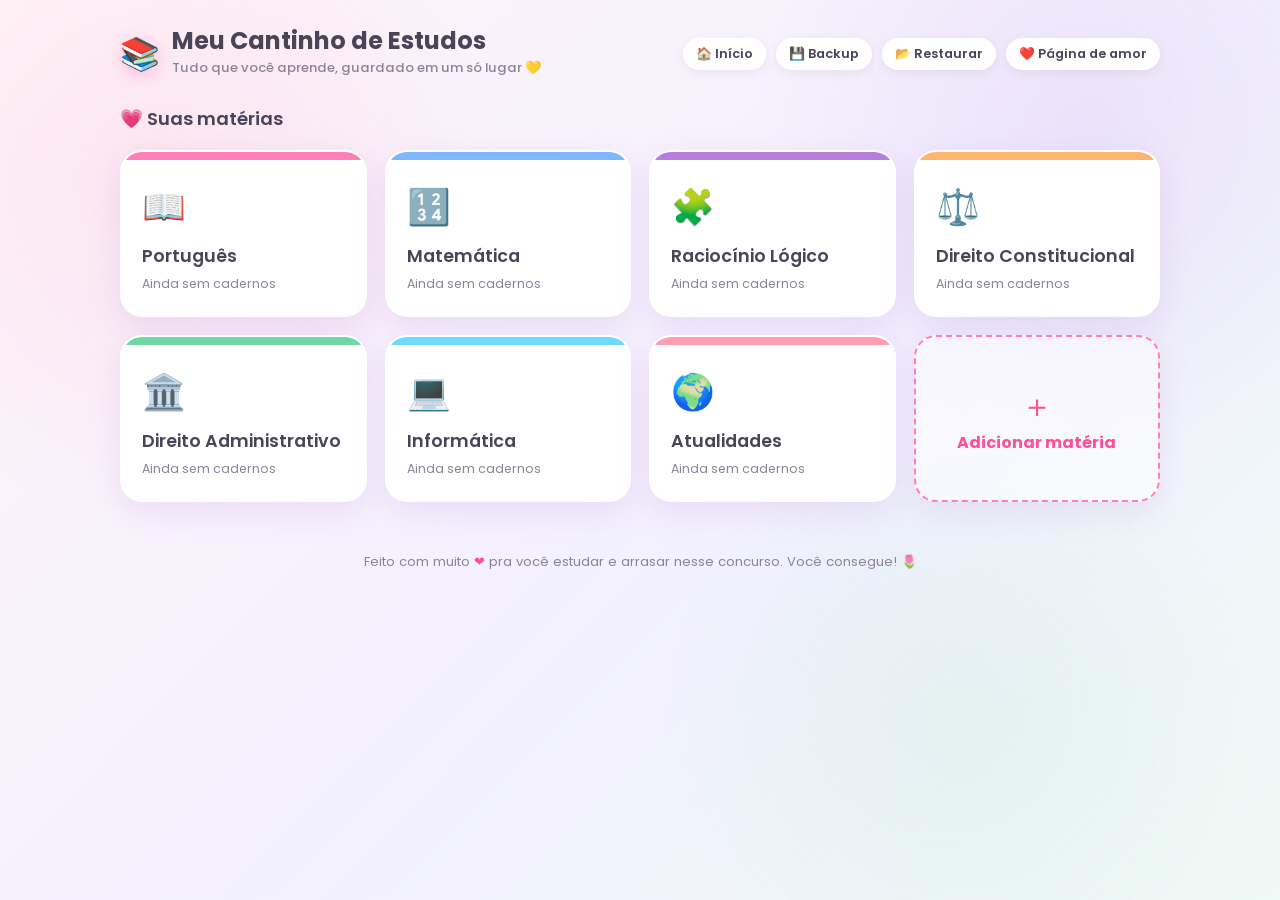
==== estudos.html @ ea2936f0 "feat: plataforma de estudos com caderno digital e análise de memória Adiciona o "Cantinho de Estudos" ====
<!DOCTYPE html>
<html lang="pt-BR">
<head>
  <meta charset="UTF-8" />
  <meta name="viewport" content="width=device-width, initial-scale=1.0" />
  <title>Meu Cantinho de Estudos 📚💛</title>
  <link rel="stylesheet" href="css/estudos.css" />
</head>
<body>
  <div class="wrap">
    <!-- Cabeçalho -->
    <div class="topbar">
      <div class="brand">
        <span class="logo">📚</span>
        <div>
          <h1>Meu Cantinho de Estudos</h1>
          <span class="sub">Tudo que você aprende, guardado em um só lugar 💛</span>
        </div>
      </div>
      <div class="topbar-actions">
        <button class="btn ghost small" id="homeBtn">🏠 Início</button>
        <button class="btn ghost small" id="exportBtn">💾 Backup</button>
        <button class="btn ghost small" id="importBtn">📂 Restaurar</button>
        <a class="btn ghost small" href="index.html" style="text-decoration:none">❤️ Página de amor</a>
      </div>
    </div>

    <!-- Aqui a aplicação é renderizada -->
    <div id="app"></div>
  </div>

  <script src="js/storage.js"></script>
  <script src="js/recall.js"></script>
  <script src="js/app.js"></script>
</body>
</html>
---- css/estudos.css ----
/* =========================================================================
 * estudos.css — Visual da plataforma de estudos (fofo e aconchegante 💛)
 * ========================================================================= */

@import url('https://fonts.googleapis.com/css2?family=Poppins:wght@300;400;500;600;700&family=Caveat:wght@500;600;700&display=swap');

:root {
  --bg-1: #fff5f8;
  --bg-2: #f3f0ff;
  --bg-3: #eefaf5;
  --ink: #4a4458;
  --ink-soft: #8b8398;
  --card: #ffffff;
  --rose: #ff7eb6;
  --rose-deep: #ff4f98;
  --lilac: #b57edc;
  --mint: #70d6a3;
  --sky: #7eb6ff;
  --sun: #ffb570;
  --shadow: 0 10px 30px rgba(181, 126, 220, 0.18);
  --shadow-soft: 0 6px 18px rgba(255, 126, 182, 0.15);
  --radius: 22px;
  --paper: #fffdf7;
  --paper-line: #e7e0f0;
}

* {
  margin: 0;
  padding: 0;
  box-sizing: border-box;
}

body {
  font-family: 'Poppins', sans-serif;
  color: var(--ink);
  min-height: 100vh;
  background: linear-gradient(135deg, var(--bg-1), var(--bg-2) 55%, var(--bg-3));
  background-attachment: fixed;
}

/* decoração de fundo com corações suaves */
body::before {
  content: '';
  position: fixed;
  inset: 0;
  pointer-events: none;
  background-image:
    radial-gradient(circle at 12% 20%, rgba(255, 126, 182, 0.12), transparent 25%),
    radial-gradient(circle at 85% 15%, rgba(181, 126, 220, 0.12), transparent 25%),
    radial-gradient(circle at 75% 80%, rgba(112, 214, 163, 0.1), transparent 25%);
  z-index: 0;
}

.wrap {
  position: relative;
  z-index: 1;
  max-width: 1080px;
  margin: 0 auto;
  padding: 28px 20px 80px;
}

/* ---------- Cabeçalho ---------- */
.topbar {
  display: flex;
  align-items: center;
  justify-content: space-between;
  gap: 16px;
  flex-wrap: wrap;
  margin-bottom: 26px;
}

.brand {
  display: flex;
  align-items: center;
  gap: 12px;
}

.brand .logo {
  font-size: 2rem;
  filter: drop-shadow(0 4px 8px rgba(255, 79, 152, 0.3));
}

.brand h1 {
  font-size: 1.5rem;
  font-weight: 700;
  line-height: 1.1;
}

.brand .sub {
  font-size: 0.82rem;
  color: var(--ink-soft);
  font-weight: 500;
}

.topbar-actions {
  display: flex;
  gap: 10px;
  flex-wrap: wrap;
}

/* ---------- Botões ---------- */
.btn {
  border: none;
  cursor: pointer;
  font-family: inherit;
  font-weight: 600;
  font-size: 0.9rem;
  padding: 11px 18px;
  border-radius: 999px;
  color: #fff;
  background: linear-gradient(135deg, var(--rose), var(--rose-deep));
  box-shadow: var(--shadow-soft);
  transition: transform 0.15s ease, box-shadow 0.15s ease, filter 0.15s ease;
  display: inline-flex;
  align-items: center;
  gap: 8px;
}

.btn:hover {
  transform: translateY(-2px);
  filter: brightness(1.05);
}

.btn:active {
  transform: translateY(0);
}

.btn.ghost {
  background: #fff;
  color: var(--ink);
  box-shadow: 0 3px 12px rgba(0, 0, 0, 0.06);
}

.btn.lilac {
  background: linear-gradient(135deg, var(--lilac), #8e5bc9);
}

.btn.mint {
  background: linear-gradient(135deg, var(--mint), #45b883);
}

.btn.small {
  padding: 7px 13px;
  font-size: 0.8rem;
}

.btn.danger {
  background: linear-gradient(135deg, #ff9a9a, #ff6b6b);
}

/* ---------- Grade de matérias ---------- */
.section-title {
  font-size: 1.15rem;
  font-weight: 600;
  margin: 8px 0 18px;
  display: flex;
  align-items: center;
  gap: 8px;
}

.subjects-grid {
  display: grid;
  grid-template-columns: repeat(auto-fill, minmax(220px, 1fr));
  gap: 18px;
}

.subject-card {
  position: relative;
  background: var(--card);
  border-radius: var(--radius);
  padding: 22px 20px;
  box-shadow: var(--shadow);
  cursor: pointer;
  overflow: hidden;
  transition: transform 0.18s ease, box-shadow 0.18s ease;
  border: 2px solid transparent;
}

.subject-card:hover {
  transform: translateY(-4px);
  box-shadow: 0 16px 36px rgba(181, 126, 220, 0.28);
}

.subject-card .bar {
  position: absolute;
  top: 0;
  left: 0;
  right: 0;
  height: 8px;
}

.subject-card .emoji {
  font-size: 2.2rem;
  margin: 6px 0 10px;
  display: block;
}

.subject-card h3 {
  font-size: 1.1rem;
  font-weight: 600;
  margin-bottom: 6px;
}

.subject-card .meta {
  font-size: 0.78rem;
  color: var(--ink-soft);
}

.subject-card .del {
  position: absolute;
  top: 12px;
  right: 12px;
  background: rgba(255, 255, 255, 0.85);
  border: none;
  border-radius: 50%;
  width: 26px;
  height: 26px;
  cursor: pointer;
  font-size: 0.8rem;
  opacity: 0;
  transition: opacity 0.15s ease;
  color: var(--ink-soft);
}

.subject-card:hover .del {
  opacity: 1;
}

.subject-card.add {
  display: flex;
  flex-direction: column;
  align-items: center;
  justify-content: center;
  border: 2px dashed var(--rose);
  background: rgba(255, 255, 255, 0.5);
  color: var(--rose-deep);
  min-height: 150px;
}

.subject-card.add .plus {
  font-size: 2rem;
}

/* ---------- Página da matéria ---------- */
.back-link {
  display: inline-flex;
  align-items: center;
  gap: 6px;
  color: var(--ink-soft);
  cursor: pointer;
  font-weight: 500;
  font-size: 0.9rem;
  margin-bottom: 16px;
}

.back-link:hover {
  color: var(--rose-deep);
}

.subject-hero {
  display: flex;
  align-items: center;
  gap: 16px;
  padding: 22px;
  border-radius: var(--radius);
  color: #fff;
  box-shadow: var(--shadow);
  margin-bottom: 24px;
}

.subject-hero .hero-emoji {
  font-size: 3rem;
}

.subject-hero h2 {
  font-size: 1.7rem;
}

.subject-hero p {
  opacity: 0.92;
  font-size: 0.9rem;
}

.timeline {
  display: flex;
  flex-direction: column;
  gap: 14px;
}

.session-item {
  background: var(--card);
  border-radius: 18px;
  padding: 16px 18px;
  box-shadow: var(--shadow-soft);
  display: flex;
  align-items: center;
  justify-content: space-between;
  gap: 12px;
  cursor: pointer;
  transition: transform 0.15s ease;
}

.session-item:hover {
  transform: translateX(4px);
}

.session-item .s-main {
  display: flex;
  align-items: center;
  gap: 14px;
}

.session-item .s-badge {
  width: 44px;
  height: 44px;
  border-radius: 14px;
  display: flex;
  align-items: center;
  justify-content: center;
  font-weight: 700;
  color: #fff;
  flex-shrink: 0;
}

.session-item .s-title {
  font-weight: 600;
}

.session-item .s-date {
  font-size: 0.78rem;
  color: var(--ink-soft);
}

.empty-state {
  text-align: center;
  padding: 40px 20px;
  color: var(--ink-soft);
}

.empty-state .big {
  font-size: 3rem;
  margin-bottom: 10px;
}

/* ---------- Caderno (editor) ---------- */
.notebook {
  background: var(--paper);
  border-radius: var(--radius);
  box-shadow: var(--shadow);
  overflow: hidden;
  position: relative;
}

.notebook-top {
  display: flex;
  align-items: center;
  justify-content: space-between;
  gap: 12px;
  padding: 16px 22px;
  background: rgba(255, 255, 255, 0.6);
  border-bottom: 1px dashed var(--paper-line);
  flex-wrap: wrap;
}

.notebook-top input.title-input {
  border: none;
  background: transparent;
  font-family: 'Caveat', cursive;
  font-size: 1.8rem;
  font-weight: 700;
  color: var(--ink);
  flex: 1;
  min-width: 160px;
}

.notebook-top input.title-input:focus {
  outline: none;
}

.notebook-body {
  position: relative;
  min-height: 460px;
  padding: 10px;
}

.paper-area {
  position: relative;
  width: 100%;
  min-height: 440px;
}

.paper-text {
  width: 100%;
  min-height: 440px;
  border: none;
  resize: none;
  background:
    repeating-linear-gradient(
      var(--paper) 0px,
      var(--paper) 33px,
      var(--paper-line) 34px
    );
  line-height: 34px;
  padding: 6px 18px 18px 56px;
  font-size: 1.05rem;
  font-family: 'Caveat', cursive;
  color: #3a3550;
  position: relative;
  z-index: 1;
}

.paper-text:focus {
  outline: none;
}

/* margem vermelha do caderno */
.paper-area::before {
  content: '';
  position: absolute;
  top: 0;
  bottom: 0;
  left: 42px;
  width: 2px;
  background: rgba(255, 126, 182, 0.5);
  z-index: 2;
}

/* ---------- Post-its ---------- */
.postit-layer {
  position: absolute;
  inset: 0;
  z-index: 3;
  pointer-events: none;
}

.postit {
  position: absolute;
  width: 165px;
  min-height: 140px;
  padding: 14px 12px 12px;
  border-radius: 4px;
  box-shadow: 0 8px 18px rgba(0, 0, 0, 0.16);
  font-family: 'Caveat', cursive;
  font-size: 1.15rem;
  line-height: 1.25;
  color: #4a4458;
  cursor: grab;
  pointer-events: auto;
  transition: box-shadow 0.15s ease;
}

.postit:active {
  cursor: grabbing;
}

.postit.dragging {
  box-shadow: 0 16px 30px rgba(0, 0, 0, 0.28);
  z-index: 50;
}

.postit textarea {
  width: 100%;
  height: 100%;
  min-height: 96px;
  border: none;
  background: transparent;
  resize: none;
  font-family: inherit;
  font-size: inherit;
  line-height: inherit;
  color: inherit;
}

.postit textarea:focus {
  outline: none;
}

.postit .pin {
  position: absolute;
  top: -10px;
  left: 50%;
  transform: translateX(-50%);
  font-size: 1rem;
}

.postit .close {
  position: absolute;
  top: 2px;
  right: 6px;
  border: none;
  background: transparent;
  cursor: pointer;
  font-size: 0.85rem;
  color: rgba(0, 0, 0, 0.35);
}

/* paleta de cores de post-it */
.postit-tools {
  display: flex;
  align-items: center;
  gap: 8px;
  flex-wrap: wrap;
}

.color-dot {
  width: 26px;
  height: 26px;
  border-radius: 50%;
  border: 2px solid #fff;
  box-shadow: 0 2px 6px rgba(0, 0, 0, 0.15);
  cursor: pointer;
  transition: transform 0.12s ease;
}

.color-dot:hover {
  transform: scale(1.15);
}

/* ---------- Tela "Você se lembra?" ---------- */
.recall-screen {
  background: var(--card);
  border-radius: var(--radius);
  box-shadow: var(--shadow);
  padding: 30px;
  text-align: center;
  max-width: 760px;
  margin: 0 auto;
}

.recall-screen .big-emoji {
  font-size: 3.2rem;
  margin-bottom: 8px;
}

.recall-screen h2 {
  font-size: 1.6rem;
  margin-bottom: 8px;
}

.recall-screen p.lead {
  color: var(--ink-soft);
  margin-bottom: 20px;
}

.recall-screen textarea {
  width: 100%;
  min-height: 220px;
  border: 2px solid var(--paper-line);
  border-radius: 16px;
  padding: 16px;
  font-family: 'Poppins', sans-serif;
  font-size: 1rem;
  resize: vertical;
  color: var(--ink);
  transition: border-color 0.15s ease;
}

.recall-screen textarea:focus {
  outline: none;
  border-color: var(--rose);
}

/* resultado da análise */
.result-card {
  text-align: left;
  margin-top: 8px;
}

.score-ring {
  width: 150px;
  height: 150px;
  border-radius: 50%;
  margin: 0 auto 18px;
  display: flex;
  flex-direction: column;
  align-items: center;
  justify-content: center;
  color: #fff;
  box-shadow: var(--shadow);
}

.score-ring .num {
  font-size: 2.6rem;
  font-weight: 700;
  line-height: 1;
}

.score-ring .lbl {
  font-size: 0.75rem;
  opacity: 0.9;
}

.feedback-box {
  text-align: center;
  padding: 18px;
  border-radius: 16px;
  background: linear-gradient(135deg, #fff5f8, #f3f0ff);
  margin-bottom: 18px;
}

.feedback-box h3 {
  font-size: 1.25rem;
  margin-bottom: 6px;
}

.chips {
  display: flex;
  flex-wrap: wrap;
  gap: 8px;
  margin-top: 8px;
}

.chip {
  padding: 5px 12px;
  border-radius: 999px;
  font-size: 0.82rem;
  font-weight: 500;
}

.chip.hit {
  background: rgba(112, 214, 163, 0.22);
  color: #2e8b63;
}

.chip.miss {
  background: rgba(255, 126, 182, 0.2);
  color: var(--rose-deep);
}

.recall-cols {
  display: grid;
  grid-template-columns: 1fr 1fr;
  gap: 18px;
  margin-bottom: 18px;
}

.recall-cols .col h4 {
  font-size: 0.9rem;
  margin-bottom: 8px;
  display: flex;
  align-items: center;
  gap: 6px;
}

@media (max-width: 560px) {
  .recall-cols {
    grid-template-columns: 1fr;
  }
}

/* ---------- Modal ---------- */
.modal-overlay {
  position: fixed;
  inset: 0;
  background: rgba(74, 68, 88, 0.45);
  backdrop-filter: blur(4px);
  display: flex;
  align-items: center;
  justify-content: center;
  z-index: 100;
  padding: 20px;
}

.modal {
  background: #fff;
  border-radius: var(--radius);
  padding: 26px;
  width: 100%;
  max-width: 420px;
  box-shadow: var(--shadow);
  animation: pop 0.2s ease;
}

@keyframes pop {
  from {
    transform: scale(0.92);
    opacity: 0;
  }
  to {
    transform: scale(1);
    opacity: 1;
  }
}

.modal h3 {
  margin-bottom: 16px;
}

.field {
  margin-bottom: 14px;
}

.field label {
  display: block;
  font-size: 0.82rem;
  font-weight: 500;
  margin-bottom: 6px;
  color: var(--ink-soft);
}

.field input[type='text'] {
  width: 100%;
  padding: 11px 13px;
  border: 2px solid var(--paper-line);
  border-radius: 12px;
  font-family: inherit;
  font-size: 0.95rem;
  color: var(--ink);
}

.field input:focus {
  outline: none;
  border-color: var(--rose);
}

.emoji-pick,
.color-pick {
  display: flex;
  flex-wrap: wrap;
  gap: 8px;
}

.emoji-pick span {
  font-size: 1.4rem;
  cursor: pointer;
  padding: 4px;
  border-radius: 10px;
  transition: background 0.12s ease, transform 0.12s ease;
}

.emoji-pick span:hover,
.emoji-pick span.sel {
  background: var(--bg-2);
  transform: scale(1.15);
}

.color-pick .color-dot.sel {
  outline: 3px solid var(--ink-soft);
  outline-offset: 2px;
}

.modal-actions {
  display: flex;
  justify-content: flex-end;
  gap: 10px;
  margin-top: 20px;
}

/* ---------- Barra de ferramentas do caderno (fixa embaixo) ---------- */
.notebook-actions {
  display: flex;
  align-items: center;
  justify-content: space-between;
  gap: 12px;
  flex-wrap: wrap;
  margin-top: 18px;
}

/* ---------- Toast ---------- */
.toast {
  position: fixed;
  bottom: 24px;
  left: 50%;
  transform: translateX(-50%) translateY(20px);
  background: var(--ink);
  color: #fff;
  padding: 12px 22px;
  border-radius: 999px;
  font-size: 0.9rem;
  font-weight: 500;
  box-shadow: var(--shadow);
  opacity: 0;
  pointer-events: none;
  transition: opacity 0.25s ease, transform 0.25s ease;
  z-index: 200;
}

.toast.show {
  opacity: 1;
  transform: translateX(-50%) translateY(0);
}

/* esconde elementos */
.hidden {
  display: none !important;
}

/* rodapé fofo */
.cute-footer {
  text-align: center;
  margin-top: 50px;
  color: var(--ink-soft);
  font-size: 0.82rem;
}

.cute-footer .heart {
  color: var(--rose-deep);
}
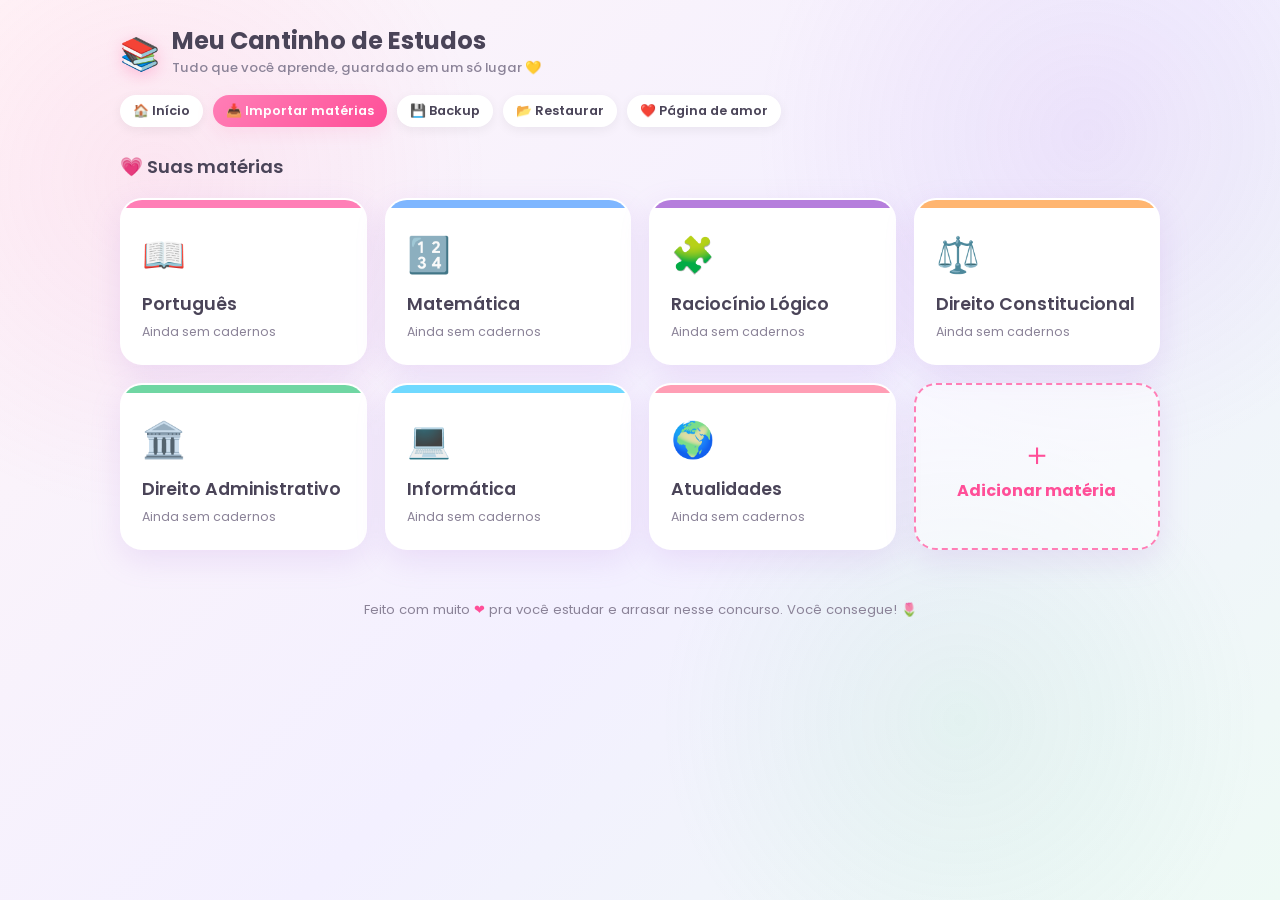
==== commit 535c1351: "feat: importação de matérias com reconhecimento automático Adiciona o botão "Importar matérias" e um" ====
--- a/estudos.html
+++ b/estudos.html
@@ -19,6 +19,7 @@
       </div>
       <div class="topbar-actions">
         <button class="btn ghost small" id="homeBtn">🏠 Início</button>
+        <button class="btn small" id="importContentBtn">📥 Importar matérias</button>
         <button class="btn ghost small" id="exportBtn">💾 Backup</button>
         <button class="btn ghost small" id="importBtn">📂 Restaurar</button>
         <a class="btn ghost small" href="index.html" style="text-decoration:none">❤️ Página de amor</a>
@@ -31,6 +32,8 @@
 
   <script src="js/storage.js"></script>
   <script src="js/recall.js"></script>
+  <script src="js/quiz.js"></script>
+  <script src="js/importer.js"></script>
   <script src="js/app.js"></script>
 </body>
 </html>
--- a/css/estudos.css
+++ b/css/estudos.css
@@ -648,6 +648,346 @@
   }
 }
 
+/* ---------- Importação ---------- */
+.import-screen {
+  background: var(--card);
+  border-radius: var(--radius);
+  box-shadow: var(--shadow);
+  padding: 28px;
+  max-width: 820px;
+  margin: 0 auto;
+}
+
+.import-screen h2 {
+  font-size: 1.5rem;
+  margin-bottom: 6px;
+}
+
+.import-screen .lead {
+  color: var(--ink-soft);
+  margin-bottom: 18px;
+  font-size: 0.92rem;
+}
+
+.import-textarea {
+  width: 100%;
+  min-height: 230px;
+  border: 2px solid var(--paper-line);
+  border-radius: 16px;
+  padding: 16px;
+  font-family: 'Poppins', sans-serif;
+  font-size: 0.95rem;
+  color: var(--ink);
+  resize: vertical;
+  line-height: 1.5;
+}
+
+.import-textarea:focus {
+  outline: none;
+  border-color: var(--rose);
+}
+
+.import-hint {
+  background: linear-gradient(135deg, #fff5f8, #f3f0ff);
+  border-radius: 14px;
+  padding: 14px 16px;
+  font-size: 0.85rem;
+  color: var(--ink-soft);
+  margin: 14px 0;
+  line-height: 1.5;
+}
+
+.import-hint code {
+  background: rgba(181, 126, 220, 0.14);
+  padding: 1px 7px;
+  border-radius: 6px;
+  color: var(--lilac);
+  font-size: 0.82rem;
+}
+
+.import-toolbar {
+  display: flex;
+  gap: 10px;
+  flex-wrap: wrap;
+  align-items: center;
+  margin-top: 14px;
+}
+
+/* preview das matérias detectadas */
+.detected-subject {
+  border: 2px solid var(--paper-line);
+  border-radius: 16px;
+  padding: 16px;
+  margin-bottom: 14px;
+  transition: border-color 0.15s ease, opacity 0.15s ease;
+}
+
+.detected-subject.off {
+  opacity: 0.45;
+}
+
+.detected-head {
+  display: flex;
+  align-items: center;
+  gap: 10px;
+  flex-wrap: wrap;
+}
+
+.detected-head .d-emoji {
+  font-size: 1.6rem;
+}
+
+.detected-head input.d-name {
+  flex: 1;
+  min-width: 140px;
+  border: none;
+  border-bottom: 2px solid var(--paper-line);
+  font-family: inherit;
+  font-size: 1.05rem;
+  font-weight: 600;
+  color: var(--ink);
+  padding: 4px 2px;
+  background: transparent;
+}
+
+.detected-head input.d-name:focus {
+  outline: none;
+  border-color: var(--rose);
+}
+
+.badge-tag {
+  font-size: 0.72rem;
+  font-weight: 600;
+  padding: 3px 10px;
+  border-radius: 999px;
+}
+
+.badge-tag.new {
+  background: rgba(112, 214, 163, 0.2);
+  color: #2e8b63;
+}
+
+.badge-tag.exist {
+  background: rgba(126, 182, 255, 0.2);
+  color: #3f74c4;
+}
+
+.detected-modules {
+  margin-top: 12px;
+  display: flex;
+  flex-direction: column;
+  gap: 8px;
+}
+
+.detected-module {
+  display: flex;
+  align-items: flex-start;
+  gap: 10px;
+  background: var(--bg-1);
+  border-radius: 12px;
+  padding: 10px 12px;
+}
+
+.detected-module .m-info {
+  flex: 1;
+}
+
+.detected-module .m-title {
+  font-weight: 600;
+  font-size: 0.9rem;
+}
+
+.detected-module .m-preview {
+  font-size: 0.8rem;
+  color: var(--ink-soft);
+  margin-top: 2px;
+}
+
+.mini-x {
+  border: none;
+  background: rgba(0, 0, 0, 0.05);
+  border-radius: 50%;
+  width: 24px;
+  height: 24px;
+  cursor: pointer;
+  color: var(--ink-soft);
+  flex-shrink: 0;
+  font-size: 0.8rem;
+}
+
+.mini-x:hover {
+  background: rgba(255, 126, 182, 0.2);
+  color: var(--rose-deep);
+}
+
+.import-summary {
+  text-align: center;
+  padding: 10px;
+  color: var(--ink-soft);
+  font-size: 0.9rem;
+  margin-bottom: 10px;
+}
+
+/* ---------- Questionário ---------- */
+.quiz-screen {
+  background: var(--card);
+  border-radius: var(--radius);
+  box-shadow: var(--shadow);
+  padding: 30px;
+  max-width: 760px;
+  margin: 0 auto;
+}
+
+.quiz-progress {
+  display: flex;
+  align-items: center;
+  justify-content: space-between;
+  font-size: 0.82rem;
+  color: var(--ink-soft);
+  margin-bottom: 10px;
+}
+
+.progress-track {
+  height: 10px;
+  background: var(--bg-2);
+  border-radius: 999px;
+  overflow: hidden;
+  margin-bottom: 24px;
+}
+
+.progress-fill {
+  height: 100%;
+  background: linear-gradient(90deg, var(--rose), var(--lilac));
+  border-radius: 999px;
+  transition: width 0.35s ease;
+}
+
+.q-type-badge {
+  display: inline-block;
+  padding: 4px 12px;
+  border-radius: 999px;
+  font-size: 0.75rem;
+  font-weight: 600;
+  margin-bottom: 12px;
+}
+
+.q-type-badge.cloze {
+  background: rgba(126, 182, 255, 0.2);
+  color: #3f74c4;
+}
+
+.q-type-badge.open {
+  background: rgba(181, 126, 220, 0.2);
+  color: #7d49b5;
+}
+
+.q-text {
+  font-size: 1.25rem;
+  line-height: 1.5;
+  margin-bottom: 18px;
+  color: var(--ink);
+}
+
+.q-text .concept {
+  font-weight: 700;
+  color: var(--rose-deep);
+}
+
+.q-input {
+  width: 100%;
+  padding: 13px 15px;
+  border: 2px solid var(--paper-line);
+  border-radius: 14px;
+  font-family: inherit;
+  font-size: 1rem;
+  color: var(--ink);
+}
+
+.q-input:focus {
+  outline: none;
+  border-color: var(--rose);
+}
+
+textarea.q-input {
+  min-height: 130px;
+  resize: vertical;
+}
+
+.q-actions {
+  display: flex;
+  justify-content: flex-end;
+  gap: 10px;
+  margin-top: 18px;
+  flex-wrap: wrap;
+}
+
+.answer-feedback {
+  margin-top: 18px;
+  padding: 16px 18px;
+  border-radius: 14px;
+  animation: pop 0.2s ease;
+}
+
+.answer-feedback.ok {
+  background: rgba(112, 214, 163, 0.16);
+  border: 1px solid rgba(112, 214, 163, 0.4);
+}
+
+.answer-feedback.bad {
+  background: rgba(255, 126, 182, 0.14);
+  border: 1px solid rgba(255, 126, 182, 0.4);
+}
+
+.answer-feedback.reveal {
+  background: linear-gradient(135deg, #fff5f8, #f3f0ff);
+  border: 1px solid var(--paper-line);
+}
+
+.answer-feedback h4 {
+  margin-bottom: 6px;
+  font-size: 1rem;
+}
+
+.answer-feedback .reveal-note {
+  font-family: 'Caveat', cursive;
+  font-size: 1.2rem;
+  color: #3a3550;
+  line-height: 1.35;
+  margin-top: 6px;
+}
+
+.self-assess {
+  display: flex;
+  gap: 10px;
+  margin-top: 14px;
+  flex-wrap: wrap;
+}
+
+/* resumo final do questionário */
+.quiz-review {
+  margin-top: 20px;
+  text-align: left;
+}
+
+.review-item {
+  display: flex;
+  align-items: flex-start;
+  gap: 10px;
+  padding: 12px 0;
+  border-bottom: 1px dashed var(--paper-line);
+  font-size: 0.92rem;
+}
+
+.review-item .rev-icon {
+  flex-shrink: 0;
+  font-size: 1.1rem;
+}
+
+.review-item .rev-ans {
+  color: var(--ink-soft);
+  font-size: 0.85rem;
+}
+
 /* ---------- Modal ---------- */
 .modal-overlay {
   position: fixed;
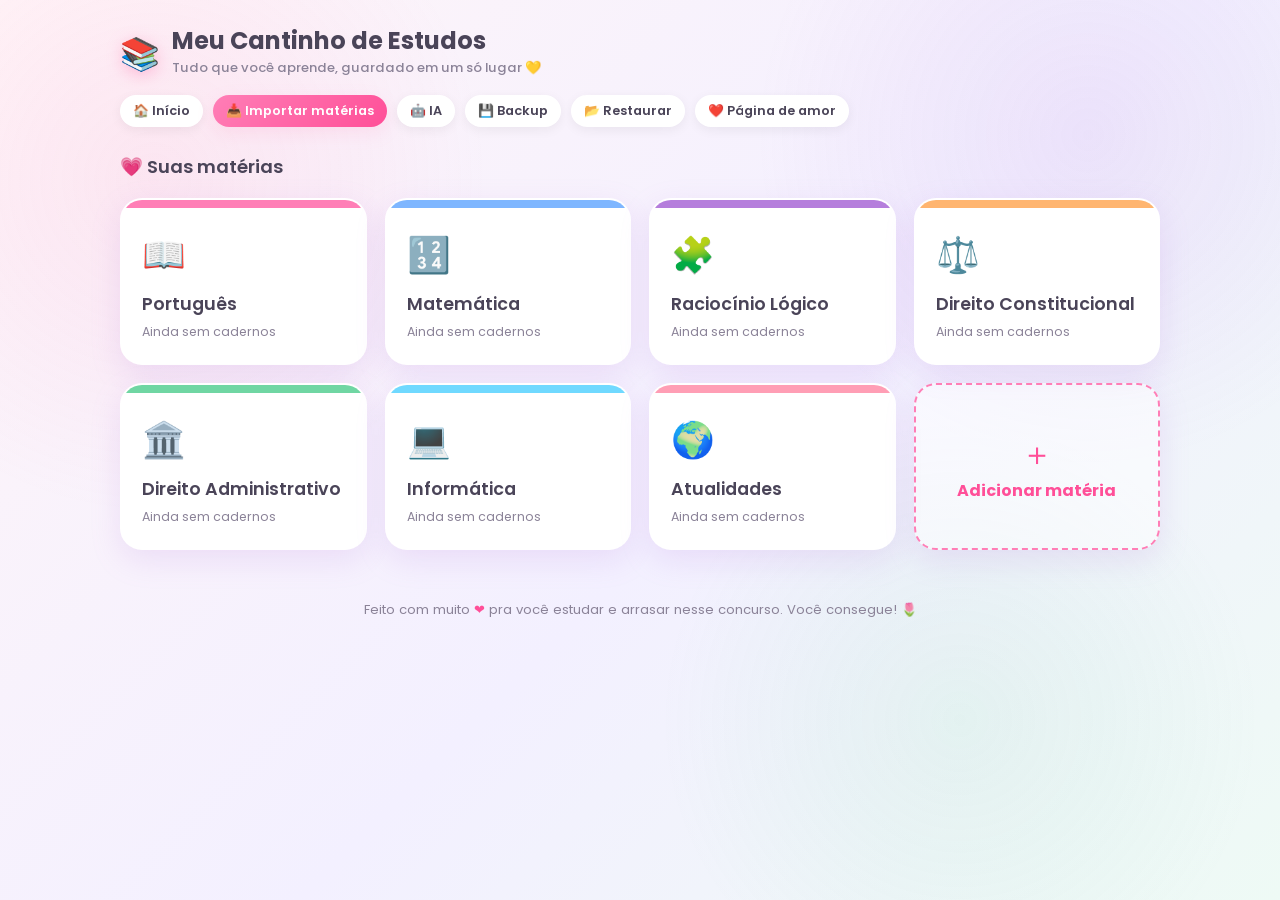
==== commit 23981dcf: "feat: IA de verdade (Claude) no questionário, opcional Integra a API da Claude (Anthropic) para gera" ====
--- a/estudos.html
+++ b/estudos.html
@@ -20,6 +20,7 @@
       <div class="topbar-actions">
         <button class="btn ghost small" id="homeBtn">🏠 Início</button>
         <button class="btn small" id="importContentBtn">📥 Importar matérias</button>
+        <button class="btn ghost small" id="aiBtn">🤖 IA</button>
         <button class="btn ghost small" id="exportBtn">💾 Backup</button>
         <button class="btn ghost small" id="importBtn">📂 Restaurar</button>
         <a class="btn ghost small" href="index.html" style="text-decoration:none">❤️ Página de amor</a>
@@ -33,7 +34,9 @@
   <script src="js/storage.js"></script>
   <script src="js/recall.js"></script>
   <script src="js/quiz.js"></script>
+  <script src="js/ai.js"></script>
   <script src="js/importer.js"></script>
+  <script src="js/filereaders.js"></script>
   <script src="js/app.js"></script>
 </body>
 </html>
--- a/css/estudos.css
+++ b/css/estudos.css
@@ -871,14 +871,88 @@
   margin-bottom: 12px;
 }
 
-.q-type-badge.cloze {
+.q-type-badge.cloze,
+.q-type-badge.mc {
   background: rgba(126, 182, 255, 0.2);
   color: #3f74c4;
 }
 
-.q-type-badge.open {
+.q-type-badge.open,
+.q-type-badge.diss {
   background: rgba(181, 126, 220, 0.2);
   color: #7d49b5;
+}
+
+/* alternativas de múltipla escolha */
+.mc-options {
+  display: flex;
+  flex-direction: column;
+  gap: 10px;
+}
+
+.mc-option {
+  display: flex;
+  align-items: center;
+  gap: 12px;
+  text-align: left;
+  width: 100%;
+  border: 2px solid var(--paper-line);
+  background: #fff;
+  border-radius: 14px;
+  padding: 13px 15px;
+  cursor: pointer;
+  font-family: inherit;
+  font-size: 0.98rem;
+  color: var(--ink);
+  transition: border-color 0.15s ease, background 0.15s ease, transform 0.1s ease;
+}
+
+.mc-option:hover:not(:disabled) {
+  border-color: var(--rose);
+  transform: translateX(3px);
+}
+
+.mc-option:disabled {
+  cursor: default;
+}
+
+.mc-letter {
+  flex-shrink: 0;
+  width: 30px;
+  height: 30px;
+  border-radius: 50%;
+  background: var(--bg-2);
+  color: var(--ink-soft);
+  display: flex;
+  align-items: center;
+  justify-content: center;
+  font-weight: 700;
+  font-size: 0.9rem;
+}
+
+.mc-opt-text {
+  flex: 1;
+  line-height: 1.35;
+}
+
+.mc-option.correct {
+  border-color: #70d6a3;
+  background: rgba(112, 214, 163, 0.14);
+}
+
+.mc-option.correct .mc-letter {
+  background: #70d6a3;
+  color: #fff;
+}
+
+.mc-option.wrong {
+  border-color: #ff8fab;
+  background: rgba(255, 126, 182, 0.12);
+}
+
+.mc-option.wrong .mc-letter {
+  background: #ff6b9a;
+  color: #fff;
 }
 
 .q-text {
@@ -986,6 +1060,76 @@
 .review-item .rev-ans {
   color: var(--ink-soft);
   font-size: 0.85rem;
+}
+
+/* ---------- IA ---------- */
+.spinner {
+  width: 46px;
+  height: 46px;
+  border: 5px solid var(--bg-2);
+  border-top-color: var(--rose);
+  border-radius: 50%;
+  margin: 0 auto;
+  animation: spin 0.8s linear infinite;
+}
+
+@keyframes spin {
+  to {
+    transform: rotate(360deg);
+  }
+}
+
+.ai-chip {
+  background: linear-gradient(135deg, var(--lilac), #8e5bc9);
+  color: #fff;
+  font-size: 0.62rem;
+  font-weight: 700;
+  padding: 2px 7px;
+  border-radius: 999px;
+  vertical-align: middle;
+  margin-left: 4px;
+}
+
+.ai-toggle {
+  display: flex;
+  gap: 8px;
+  flex-wrap: wrap;
+}
+
+.ai-opt {
+  flex: 1;
+  min-width: 120px;
+  border: 2px solid var(--paper-line);
+  background: #fff;
+  color: var(--ink-soft);
+  border-radius: 12px;
+  padding: 10px;
+  cursor: pointer;
+  font-family: inherit;
+  font-size: 0.86rem;
+  font-weight: 600;
+  transition: border-color 0.15s ease, color 0.15s ease, background 0.15s ease;
+}
+
+.ai-opt.on {
+  border-color: var(--rose);
+  color: var(--rose-deep);
+  background: rgba(255, 126, 182, 0.08);
+}
+
+.field-hint {
+  font-size: 0.76rem;
+  color: var(--ink-soft);
+  margin-top: 5px;
+  line-height: 1.4;
+}
+
+.field select.q-input {
+  width: 100%;
+}
+
+details summary {
+  font-size: 0.86rem;
 }
 
 /* ---------- Modal ---------- */
